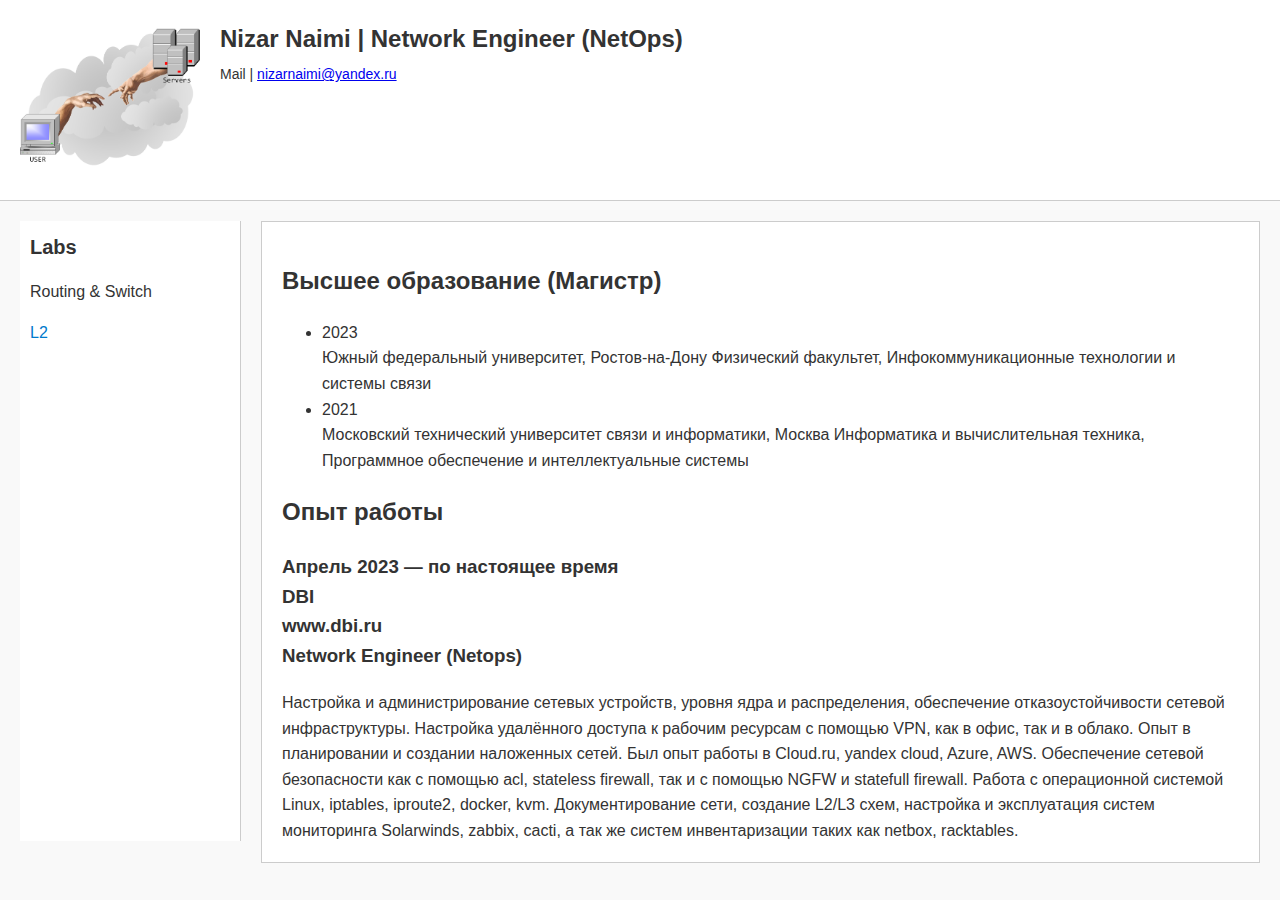
==== index.html @ 7221589c "init and add site files" ====
<!DOCTYPE html>
<html lang="ru">
<head>
    <meta charset="UTF-8">
    <meta name="viewport" content="width=device-width, initial-scale=1.0">
    <title>Nizar Naimi</title>
    <link rel="stylesheet" href="styles.css">
</head>
<body>
    <header>
        <div class="logo">
            <a href="index.html"><img src="image/logo.png" alt="Logo"></a>
        </div>
        <div class="header-title">
            <h1>Nizar Naimi | Network Engineer (NetOps)</h1>
            <p>
                Mail |
                <a href="mailto:nizarnaimi@yandex.ru">nizarnaimi@yandex.ru</a><br>
            </p>
        </div>
    </header>
    <main>
        <nav>
            <h2>Labs</h2>
            <p>Routing & Switch</p>
            <ul>
                <li><a href="L2.html">L2</a></li>

            </ul>
        </nav>
        <article>
            <h2>Высшее образование (Магистр)</h2>
            <p>
                <ul>
                <li>2023</li>
                Южный федеральный университет, Ростов-на-Дону
                Физический факультет, Инфокоммуникационные технологии и системы связи
                <br>
                <li>2021</li>
                Московский технический университет связи и информатики, Москва
                Информатика и вычислительная техника, Программное обеспечение и интеллектуальные системы
                </ul>        
            </p>
            <h2>Опыт работы</h2>   
            <p>
                <h3>Апрель 2023 — по настоящее время<br>
                DBI<br>
                www.dbi.ru<br>
                Network Engineer (Netops)<br></h3>
                Настройка и администрирование сетевых устройств, уровня ядра и распределения, обеспечение отказоустойчивости сетевой инфраструктуры.
                Настройка удалённого доступа к рабочим ресурсам с помощью VPN, как в офис, так и в облако. Опыт в планировании и создании наложенных сетей.
                Был опыт работы в Cloud.ru, yandex cloud, Azure, AWS.
                Обеспечение сетевой безопасности как с помощью acl, stateless firewall, так и с помощью NGFW и statefull firewall.
                Работа с операционной системой Linux, iptables, iproute2, docker, kvm.
                Документирование сети, создание L2/L3 схем, настройка и эксплуатация систем мониторинга Solarwinds, zabbix, cacti, а так же систем инвентаризации таких как netbox, racktables.
                <h3>Сентябрь 2022 — Апрель 2023<br>
                ГБПОУ РО "БТИТиР "<br>
                Преподаватель<br></h3>
                Работа со студентоми, обучение студентов по отраслям, подготовка к уровню CCNA,
                в ходе работы приходилось адменестрировать ОС Windows, построения сетей TCP/IP на уровне распределение, настройка сетевых устройств Cisco.
            </p>
            <pre class="diagram">
            </pre>
        </article>
    </main>
</body>
</html>
---- styles.css ----
/* Общие стили */
body {
    font-family: Arial, sans-serif;
    margin: 0;
    padding: 0;
    line-height: 1.6;
    color: #333;
    background-color: #f9f9f9;
}

/* Шапка */
header {
    display: flex;
    align-items: flex-start;
    padding: 20px;
    background-color: #fff;
    border-bottom: 1px solid #ccc;
}

.logo img {
    max-width: 180px;
    height: auto;
}

.header-title {
    margin-left: 20px;
}

.header-title h1 {
    font-size: 24px;
    margin: 0;
}

.header-title p {
    font-size: 14px;
    margin: 5px 0 0;
}

/* Основная часть */
main {
    display: flex;
    padding: 20px;
}

/* Навигация с ползунком */
nav {
    flex: 1;
    max-width: 200px;
    margin-right: 20px;
    background-color: #fff;
    padding: 10px;
    border-right: 1px solid #ccc;
    max-height: 600px; /* Максимальная высота навигации */
    overflow-y: auto; /* Вертикальный скролл */
    overflow-x: hidden; /* Отключаем горизонтальный скролл */
}

nav h2 {
    font-size: 20px;
    margin: 0 0 10px;
}

.quick-search {
    margin-bottom: 20px;
}

.quick-search label {
    font-size: 14px;
    display: block;
    margin-bottom: 5px;
}

.quick-search input {
    width: 100%;
    padding: 5px;
    margin-bottom: 10px;
}

.quick-search button {
    width: 100%;
    padding: 5px;
    background-color: #007acc;
    color: #fff;
    border: none;
    cursor: pointer;
}

.quick-search button:hover {
    background-color: #005f99;
}

nav ul {
    list-style: none;
    padding: 0;
}

nav ul li {
    margin: 10px 0;
}

nav ul li a {
    text-decoration: none;
    color: #007acc;
}

nav ul li a:hover {
    text-decoration: underline;
}

/* Контент с ползунком */
article {
    flex: 3;
    padding: 20px;
    background-color: #fff;
    border: 1px solid #ccc;
    max-height: 600px; /* Максимальная высота контента */
    overflow-y: auto; /* Вертикальный скролл */
    overflow-x: hidden; /* Убираем горизонтальный скролл */
}

.diagram {
    background-color: #f5f5f5;
    padding: 10px;
    border: 1px solid #ddd;
    font-family: monospace;
    white-space: pre-wrap;
}
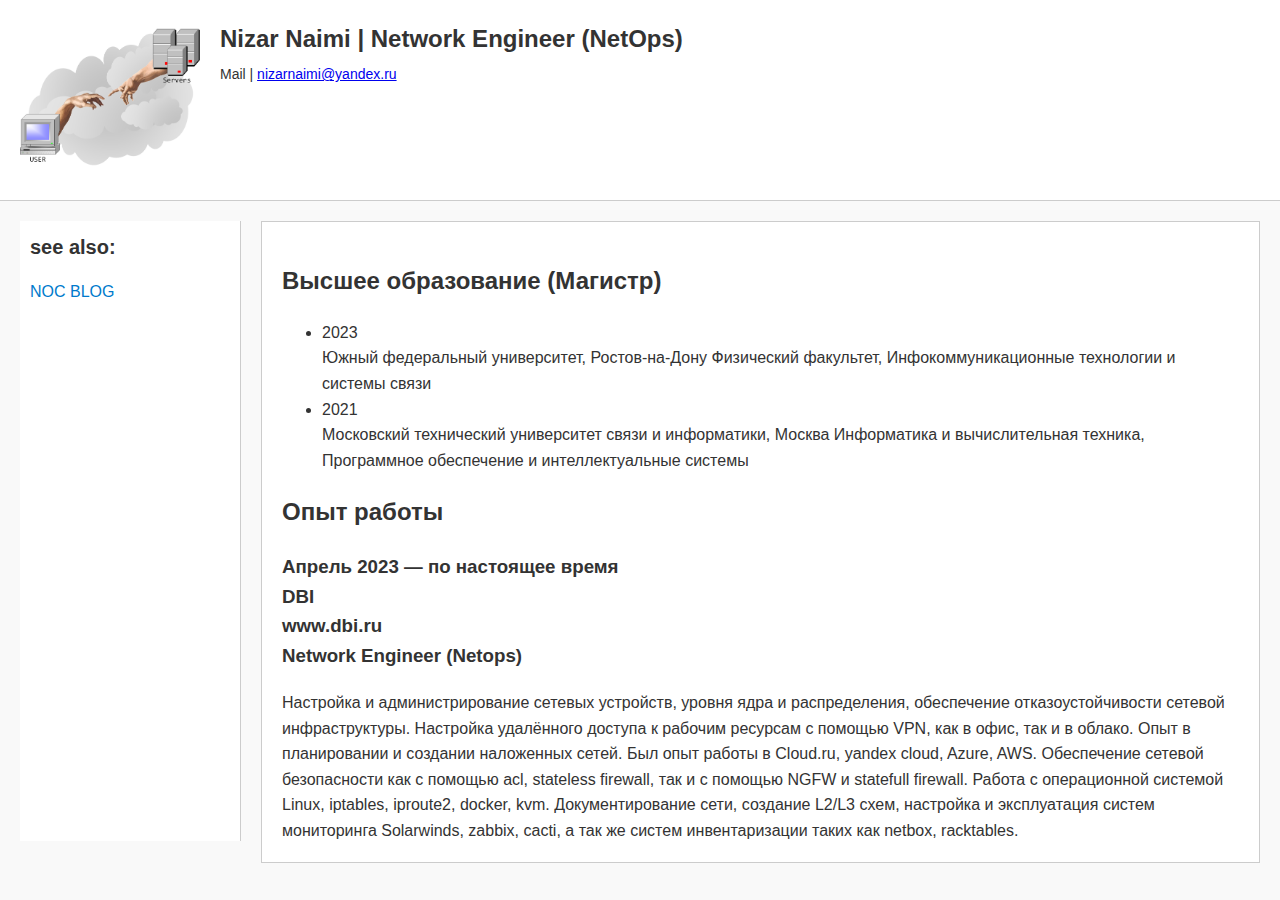
==== commit 9c906b86: "site edite" ====
--- a/index.html
+++ b/index.html
@@ -21,10 +21,10 @@
     </header>
     <main>
         <nav>
-            <h2>Labs</h2>
-            <p>Routing & Switch</p>
+            <h2>see also:</h2>
+            
             <ul>
-                <li><a href="L2.html">L2</a></li>
+                <li><a href="https://blog.nizarnaimi.ru">NOC BLOG</a></li>
 
             </ul>
         </nav>
--- a/styles.css
+++ b/styles.css
@@ -42,7 +42,7 @@
     padding: 20px;
 }
 
-/* Навигация с ползунком */
+/* Навигация */
 nav {
     flex: 1;
     max-width: 200px;
@@ -50,9 +50,9 @@
     background-color: #fff;
     padding: 10px;
     border-right: 1px solid #ccc;
-    max-height: 600px; /* Максимальная высота навигации */
-    overflow-y: auto; /* Вертикальный скролл */
-    overflow-x: hidden; /* Отключаем горизонтальный скролл */
+    max-height: 600px;
+    overflow-y: auto; 
+    overflow-x: hidden; 
 }
 
 nav h2 {
